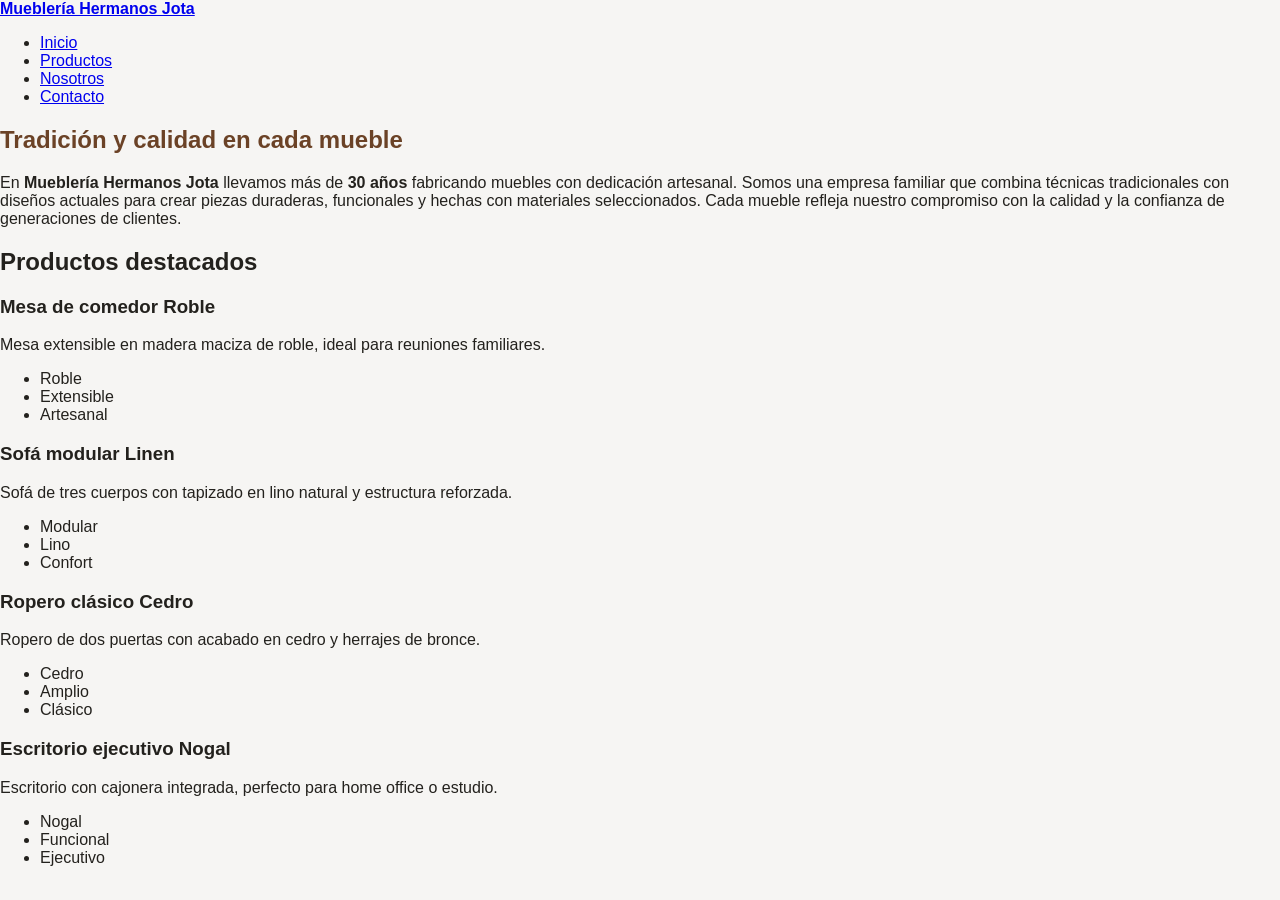
==== index.html @ 3e75030d "Creacion del index y division por carpetas Co-authored-by: Carlos José Castro Galante <carlosjcastro" ====
<!DOCTYPE html>
<html lang="es">
<head>
  <meta charset="UTF-8">
  <meta name="viewport" content="width=device-width, initial-scale=1.0">
  <meta name="description" content="Mueblería Hermanos Jota — Muebles de calidad con más de 30 años de tradición artesanal.">
  <title>Mueblería Hermanos Jota | Inicio</title>
  <link rel="stylesheet" href="./css/styles.css">
</head>
<body>

  <header>
    <a href="/" aria-label="Mueblería Hermanos Jota — Inicio">
      <strong>Mueblería Hermanos Jota</strong>
    </a>

    <nav aria-label="Navegación principal">
      <ul>
        <li><a href="#inicio">Inicio</a></li>
        <li><a href="#productos">Productos</a></li>
        <li><a href="#nosotros">Nosotros</a></li>
        <li><a href="#contacto">Contacto</a></li>
      </ul>
    </nav>
  </header>

  <main>
    <section id="inicio" aria-labelledby="titulo-principal">
      <h1 id="titulo-principal">Tradición y calidad en cada mueble</h1>
      <p>
        En <strong>Mueblería Hermanos Jota</strong> llevamos más de
        <strong>30 años</strong> fabricando muebles con dedicación artesanal.
        Somos una empresa familiar que combina técnicas tradicionales con
        diseños actuales para crear piezas duraderas, funcionales y hechas
        con materiales seleccionados. Cada mueble refleja nuestro compromiso
        con la calidad y la confianza de generaciones de clientes.
      </p>
    </section>

    <section id="productos" aria-labelledby="titulo-productos">
      <h2 id="titulo-productos">Productos destacados</h2>

      <article aria-labelledby="producto-mesa">
        <h3 id="producto-mesa">Mesa de comedor Roble</h3>
        <p>Mesa extensible en madera maciza de roble, ideal para reuniones familiares.</p>
        <ul aria-label="Características">
          <li><span lang="en">Roble</span></li>
          <li>Extensible</li>
          <li>Artesanal</li>
        </ul>
      </article>

      <article aria-labelledby="producto-sofa">
        <h3 id="producto-sofa">Sofá modular Linen</h3>
        <p>Sofá de tres cuerpos con tapizado en lino natural y estructura reforzada.</p>
        <ul aria-label="Características">
          <li>Modular</li>
          <li>Lino</li>
          <li>Confort</li>
        </ul>
      </article>

      <article aria-labelledby="producto-ropero">
        <h3 id="producto-ropero">Ropero clásico Cedro</h3>
        <p>Ropero de dos puertas con acabado en cedro y herrajes de bronce.</p>
        <ul aria-label="Características">
          <li>Cedro</li>
          <li>Amplio</li>
          <li>Clásico</li>
        </ul>
      </article>

      <article aria-labelledby="producto-escritorio">
        <h3 id="producto-escritorio">Escritorio ejecutivo Nogal</h3>
        <p>Escritorio con cajonera integrada, perfecto para home office o estudio.</p>
        <ul aria-label="Características">
          <li>Nogal</li>
          <li>Funcional</li>
          <li>Ejecutivo</li>
        </ul>
      </article>
    </section>
  </main>

</body>
</html>
---- css/styles.css ----
body {
  font-family: 'Segoe UI', 'Roboto', 'Helvetica Neue', Arial, sans-serif;
  background-color: #f6f5f3;
  color: #23211d;
  margin: 0;
  padding: 0;
}

h1 {
  color: #6b4226;
}

.tarjeta-mueble {
  background: #fffaf6;
  border: 1px solid #ecd9c6;
  border-radius: 12px;
  box-shadow: 0 2px 8px rgba(107, 66, 38, 0.07);
  padding: 1.5rem 1.25rem;
  margin-bottom: 2rem;
  transition: box-shadow 0.2s;
}

.tarjeta-mueble:hover {
  box-shadow: 0 4px 16px rgba(107, 66, 38, 0.17);
  background: #f5f5f5; /* gris muy claro */
  border: 1px solid #444444; /* borde gris oscuro */
  padding: 20px;
  margin: 15px;
  @media (max-width: 768px) {
    .tarjeta-mueble {
      width: 100%;
      box-sizing: border-box;
    }
    h1 {
      font-size: 1.6rem;
    }
    h2 {
      font-size: 1.2rem;
    }
    h3 {
      font-size: 1rem;
    }
  }
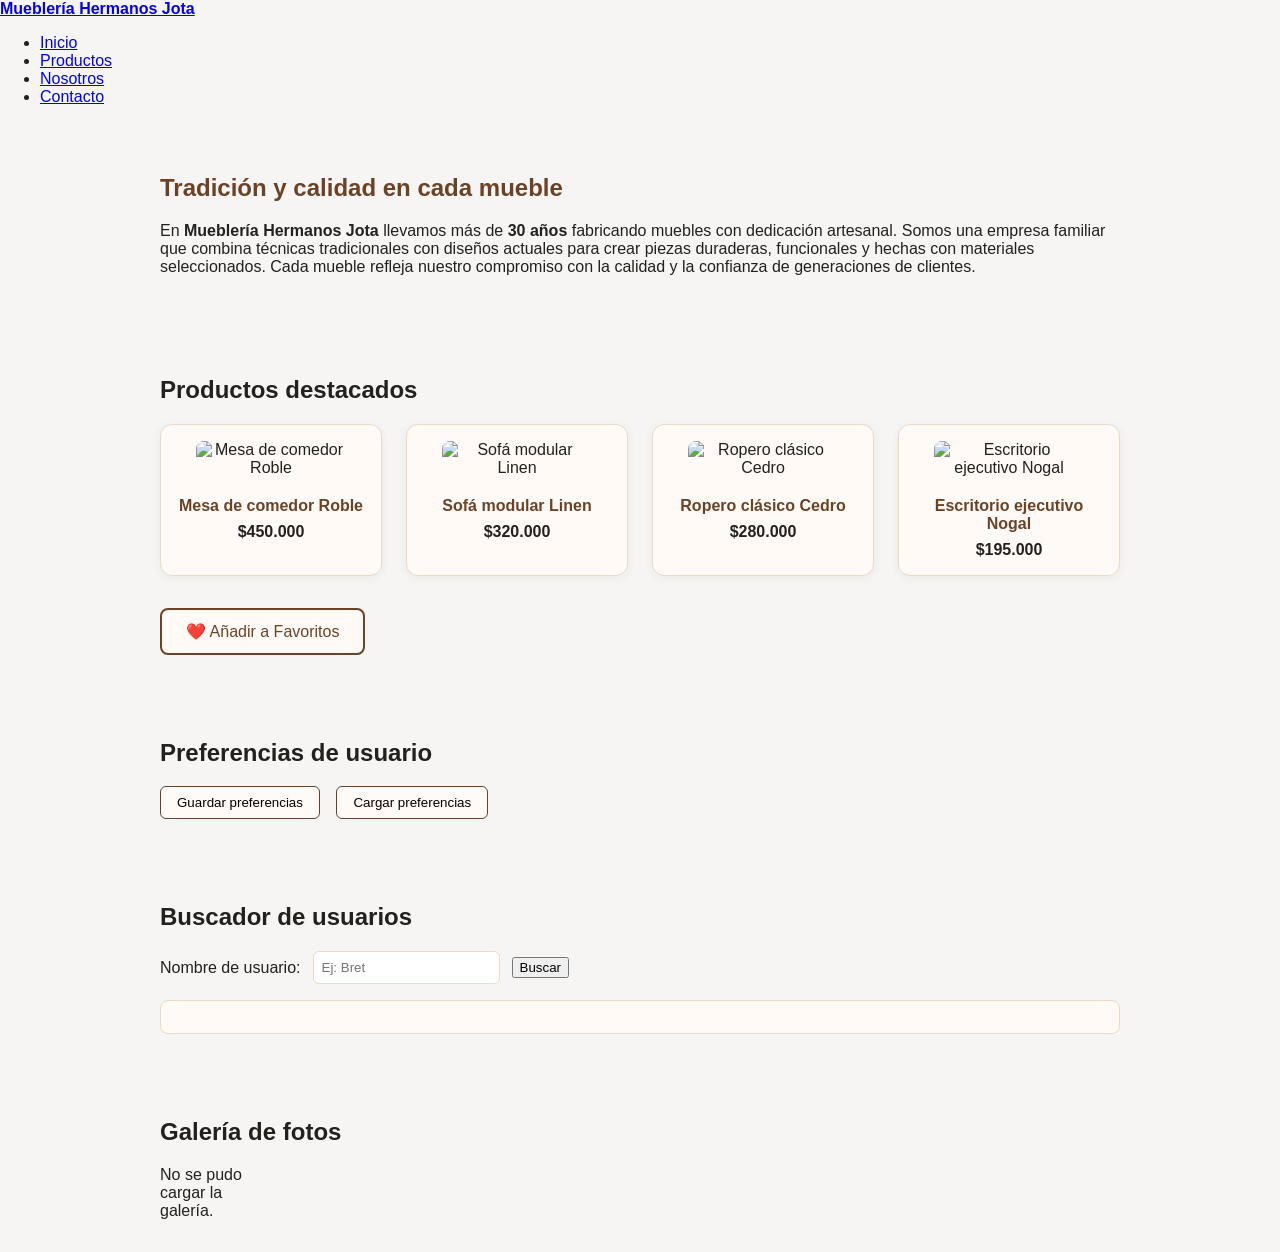
==== commit 8506e49e: "Implementar ejercicios de DOM, eventos, localStorage y fetch. Añade catálogo dinámico, favoritos, pr" ====
--- a/index.html
+++ b/index.html
@@ -39,48 +39,33 @@
 
     <section id="productos" aria-labelledby="titulo-productos">
       <h2 id="titulo-productos">Productos destacados</h2>
+      <div id="product-container"></div>
 
-      <article aria-labelledby="producto-mesa">
-        <h3 id="producto-mesa">Mesa de comedor Roble</h3>
-        <p>Mesa extensible en madera maciza de roble, ideal para reuniones familiares.</p>
-        <ul aria-label="Características">
-          <li><span lang="en">Roble</span></li>
-          <li>Extensible</li>
-          <li>Artesanal</li>
-        </ul>
-      </article>
+      <button id="btn-favoritos" type="button">❤️ Añadir a Favoritos</button>
+    </section>
 
-      <article aria-labelledby="producto-sofa">
-        <h3 id="producto-sofa">Sofá modular Linen</h3>
-        <p>Sofá de tres cuerpos con tapizado en lino natural y estructura reforzada.</p>
-        <ul aria-label="Características">
-          <li>Modular</li>
-          <li>Lino</li>
-          <li>Confort</li>
-        </ul>
-      </article>
+    <section id="preferencias" aria-labelledby="titulo-preferencias">
+      <h2 id="titulo-preferencias">Preferencias de usuario</h2>
+      <button id="btn-guardar" type="button">Guardar preferencias</button>
+      <button id="btn-cargar" type="button">Cargar preferencias</button>
+    </section>
 
-      <article aria-labelledby="producto-ropero">
-        <h3 id="producto-ropero">Ropero clásico Cedro</h3>
-        <p>Ropero de dos puertas con acabado en cedro y herrajes de bronce.</p>
-        <ul aria-label="Características">
-          <li>Cedro</li>
-          <li>Amplio</li>
-          <li>Clásico</li>
-        </ul>
-      </article>
+    <section id="buscador" aria-labelledby="titulo-buscador">
+      <h2 id="titulo-buscador">Buscador de usuarios</h2>
+      <form id="form-buscar-usuario">
+        <label for="input-usuario">Nombre de usuario:</label>
+        <input type="text" id="input-usuario" name="username" placeholder="Ej: Bret">
+        <button type="submit">Buscar</button>
+      </form>
+      <div id="resultado-usuario"></div>
+    </section>
 
-      <article aria-labelledby="producto-escritorio">
-        <h3 id="producto-escritorio">Escritorio ejecutivo Nogal</h3>
-        <p>Escritorio con cajonera integrada, perfecto para home office o estudio.</p>
-        <ul aria-label="Características">
-          <li>Nogal</li>
-          <li>Funcional</li>
-          <li>Ejecutivo</li>
-        </ul>
-      </article>
+    <section id="galeria" aria-labelledby="titulo-galeria">
+      <h2 id="titulo-galeria">Galería de fotos</h2>
+      <div id="galeria-fotos"></div>
     </section>
   </main>
 
+  <script src="./app.js"></script>
 </body>
 </html>
--- a/css/styles.css
+++ b/css/styles.css
@@ -40,4 +40,120 @@
     h3 {
       font-size: 1rem;
     }
-  }+  }
+}
+
+/* Ejercicio 1: Catálogo dinámico */
+#product-container {
+  display: grid;
+  grid-template-columns: repeat(auto-fill, minmax(180px, 1fr));
+  gap: 1.5rem;
+  margin-bottom: 2rem;
+}
+
+.product-card {
+  background: #fffaf6;
+  border: 1px solid #ecd9c6;
+  border-radius: 12px;
+  padding: 1rem;
+  text-align: center;
+  box-shadow: 0 2px 8px rgba(107, 66, 38, 0.07);
+}
+
+.product-card img {
+  width: 100%;
+  max-width: 150px;
+  height: auto;
+  border-radius: 8px;
+  margin-bottom: 0.75rem;
+}
+
+.product-card h3 {
+  font-size: 1rem;
+  margin: 0.5rem 0;
+  color: #6b4226;
+}
+
+.product-card p {
+  font-weight: bold;
+  color: #23211d;
+  margin: 0;
+}
+
+/* Ejercicio 2: Botón de favoritos */
+#btn-favoritos {
+  padding: 0.75rem 1.5rem;
+  font-size: 1rem;
+  border: 2px solid #6b4226;
+  border-radius: 8px;
+  background-color: #fffaf6;
+  color: #6b4226;
+  cursor: pointer;
+  transition: background-color 0.2s, color 0.2s;
+}
+
+#btn-favoritos:hover {
+  background-color: #f5ebe0;
+}
+
+#btn-favoritos.favorito {
+  background-color: #6b4226;
+  color: #fffaf6;
+}
+
+/* Ejercicio 3: Preferencias */
+#preferencias button {
+  margin-right: 0.75rem;
+  padding: 0.5rem 1rem;
+  border: 1px solid #6b4226;
+  border-radius: 6px;
+  background: #fffaf6;
+  cursor: pointer;
+}
+
+/* Ejercicio 4: Buscador */
+#form-buscar-usuario {
+  display: flex;
+  flex-wrap: wrap;
+  gap: 0.75rem;
+  align-items: center;
+  margin-bottom: 1rem;
+}
+
+#form-buscar-usuario input {
+  padding: 0.5rem;
+  border: 1px solid #ecd9c6;
+  border-radius: 6px;
+}
+
+#resultado-usuario {
+  padding: 1rem;
+  background: #fffaf6;
+  border-radius: 8px;
+  border: 1px solid #ecd9c6;
+}
+
+/* Ejercicio 5: Galería */
+#galeria-fotos {
+  display: grid;
+  grid-template-columns: repeat(auto-fill, minmax(100px, 1fr));
+  gap: 0.75rem;
+}
+
+.galeria-img {
+  width: 100%;
+  height: auto;
+  border-radius: 6px;
+  cursor: pointer;
+  transition: transform 0.2s;
+}
+
+.galeria-img:hover {
+  transform: scale(1.05);
+}
+
+section {
+  padding: 2rem 1.5rem;
+  max-width: 960px;
+  margin: 0 auto;
+}
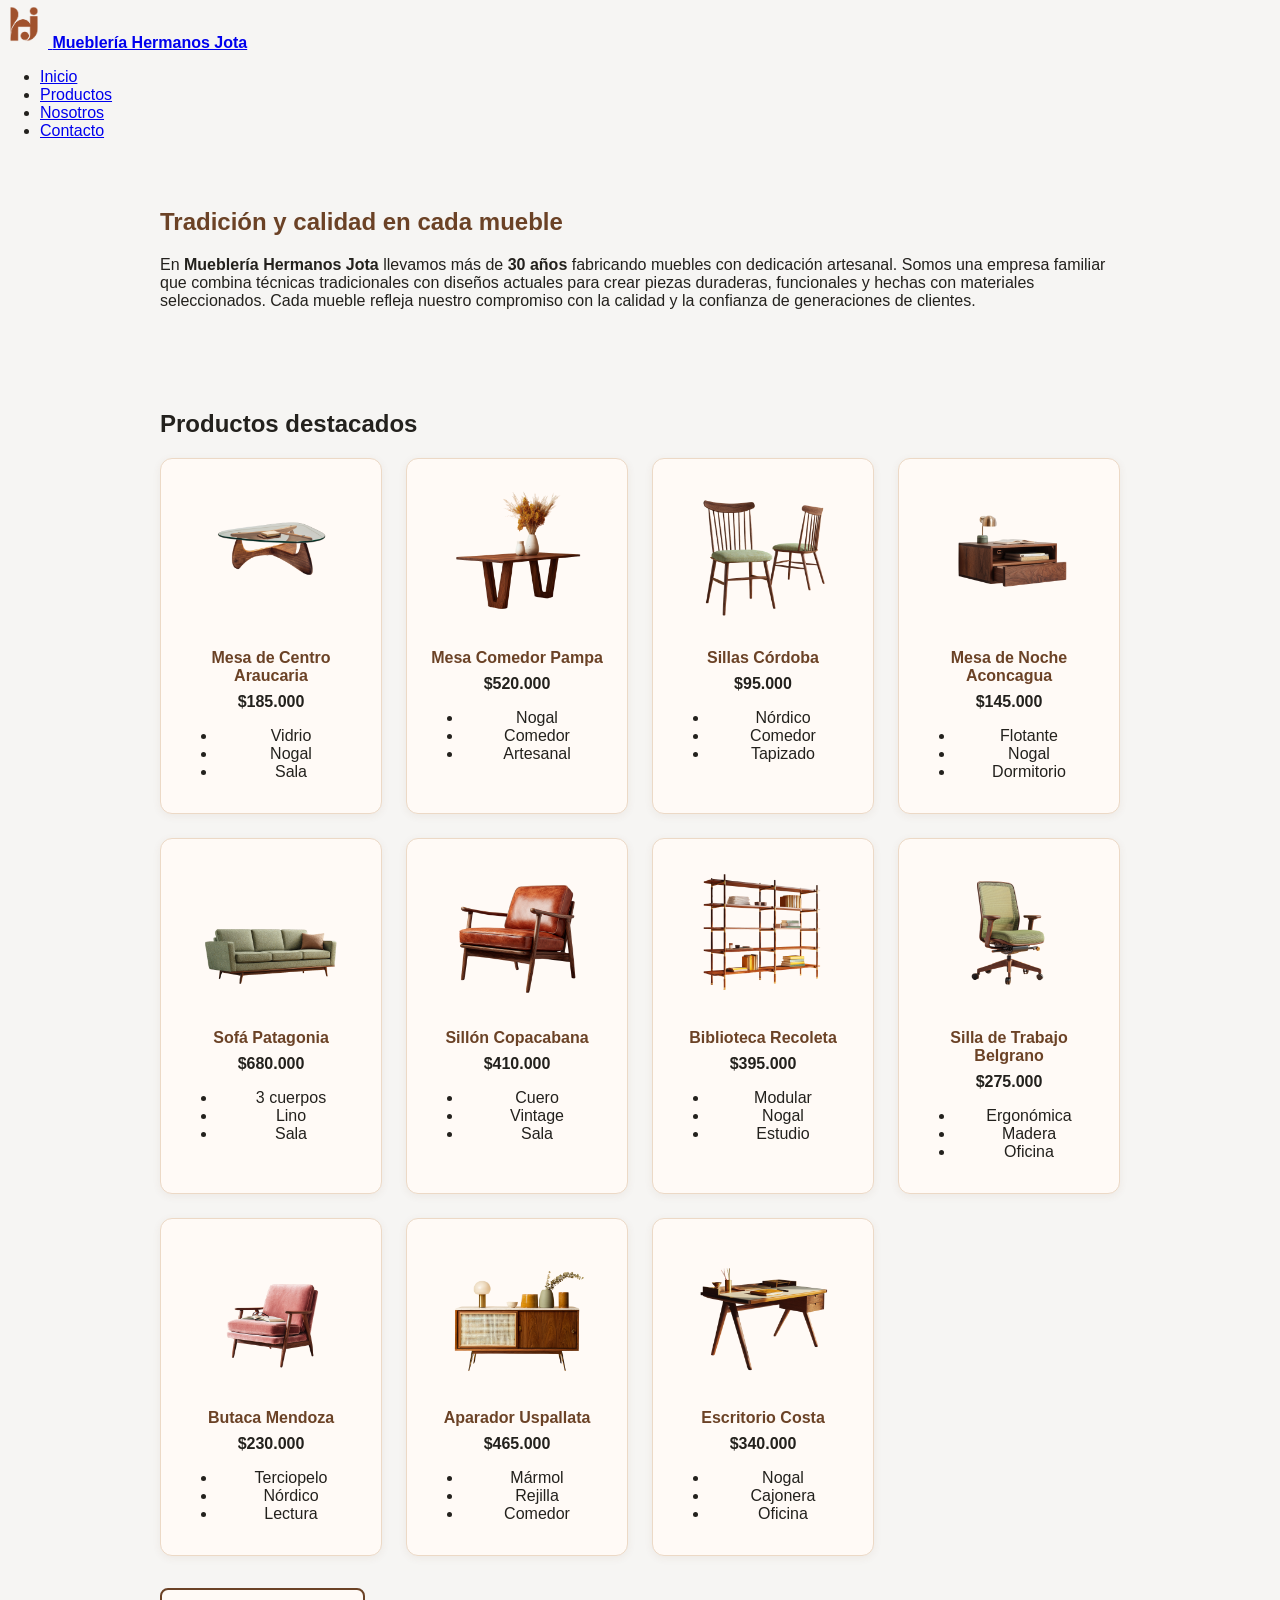
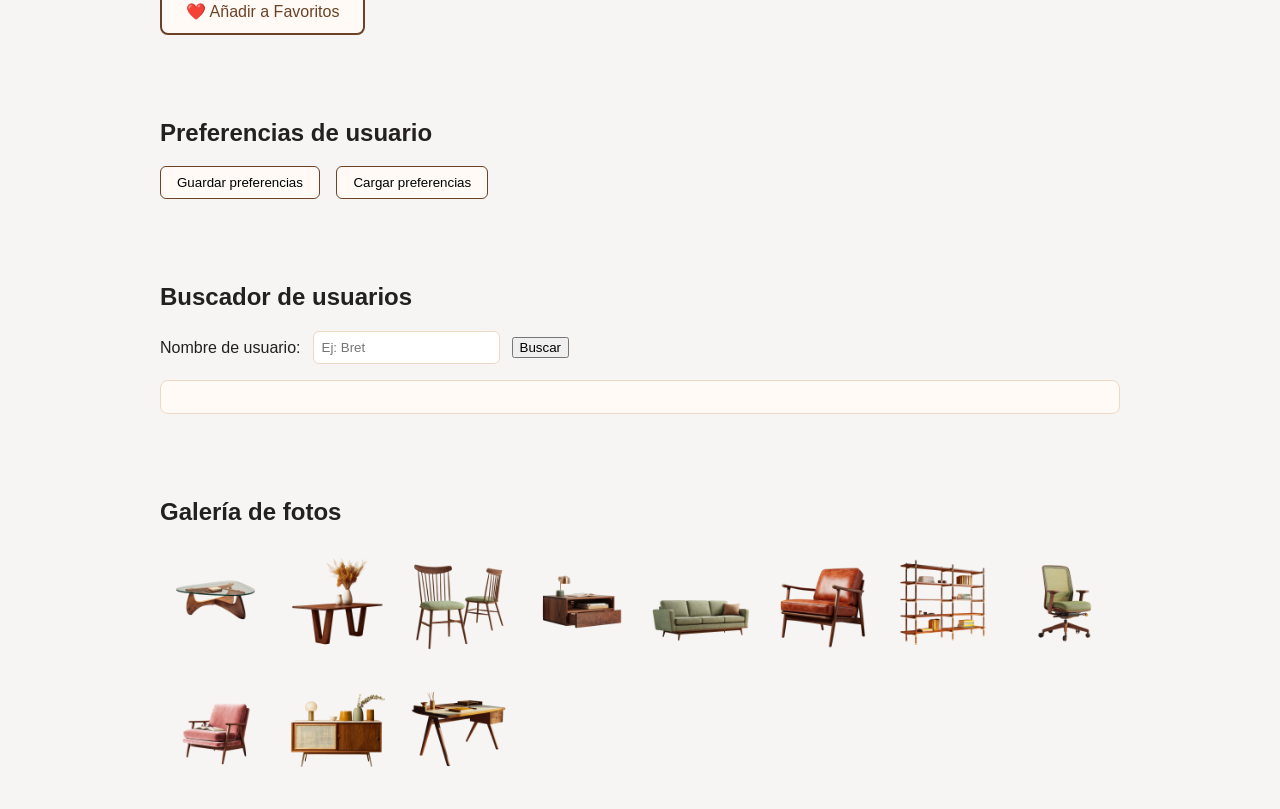
==== commit 1c976d32: "Integrar imagenes reales del catalogo y actualizar productos destacados. Reemplaza placeholders por " ====
--- a/index.html
+++ b/index.html
@@ -11,6 +11,7 @@
 
   <header>
     <a href="/" aria-label="Mueblería Hermanos Jota — Inicio">
+      <img src="./img/logo.png" alt="Logo Mueblería Hermanos Jota" width="48" height="48">
       <strong>Mueblería Hermanos Jota</strong>
     </a>
 
@@ -66,6 +67,6 @@
     </section>
   </main>
 
-  <script src="./app.js"></script>
+  <script src="./js/app.js"></script>
 </body>
 </html>
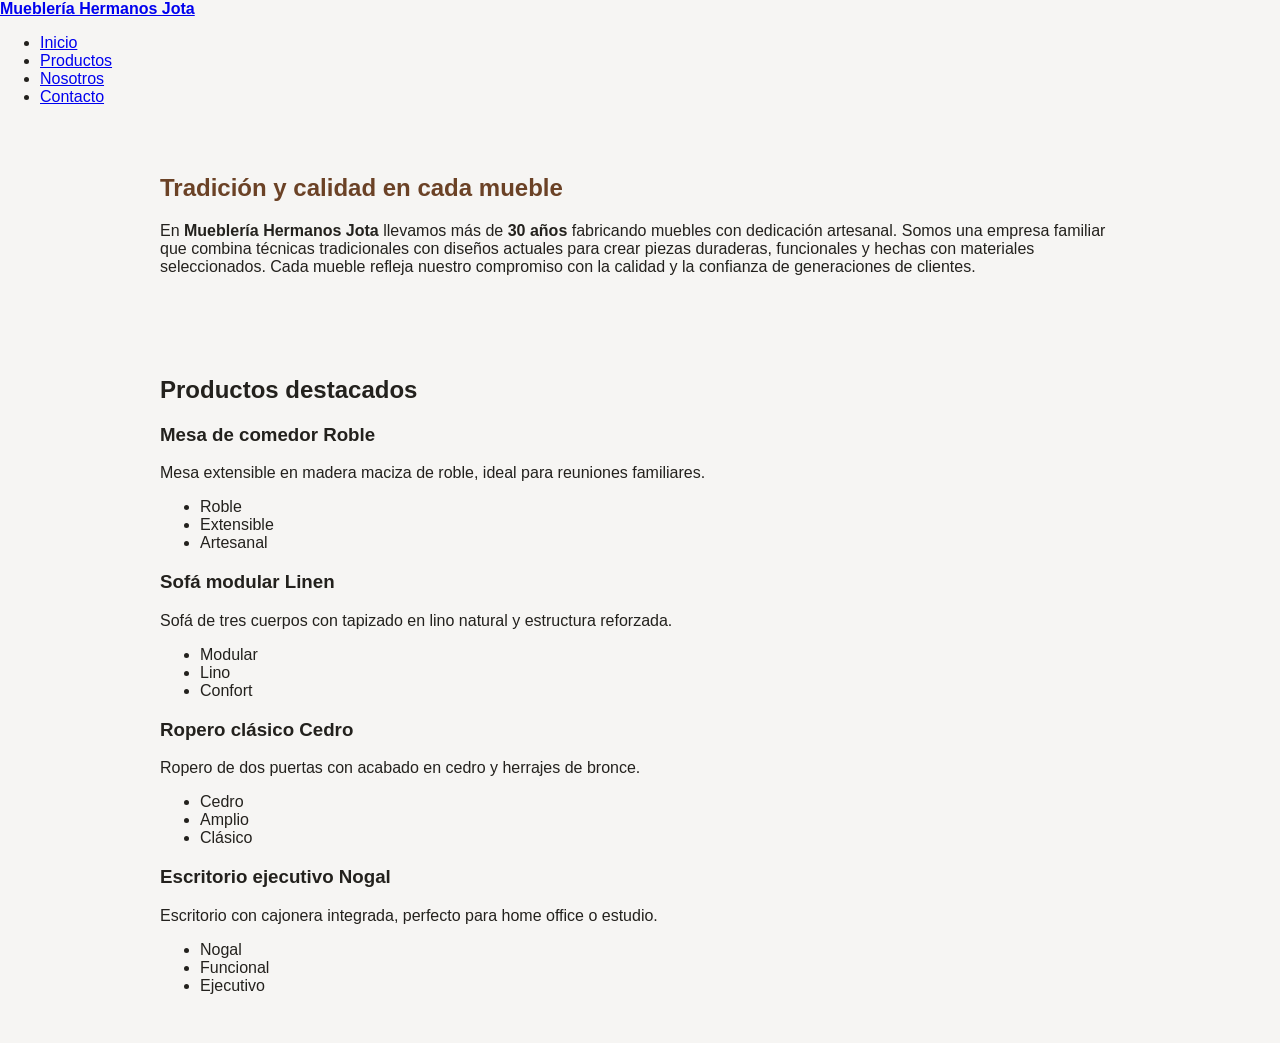
==== commit 90edc4aa: "Integra cambios de catalogo (Uri) y detalle de producto (Noah)" ====
--- a/index.html
+++ b/index.html
@@ -11,14 +11,13 @@
 
   <header>
     <a href="/" aria-label="Mueblería Hermanos Jota — Inicio">
-      <img src="./img/logo.png" alt="Logo Mueblería Hermanos Jota" width="48" height="48">
       <strong>Mueblería Hermanos Jota</strong>
     </a>
 
     <nav aria-label="Navegación principal">
       <ul>
         <li><a href="#inicio">Inicio</a></li>
-        <li><a href="#productos">Productos</a></li>
+        <li><a href="/templates/productos.html">Productos</a></li>
         <li><a href="#nosotros">Nosotros</a></li>
         <li><a href="#contacto">Contacto</a></li>
       </ul>
@@ -40,33 +39,48 @@
 
     <section id="productos" aria-labelledby="titulo-productos">
       <h2 id="titulo-productos">Productos destacados</h2>
-      <div id="product-container"></div>
 
-      <button id="btn-favoritos" type="button">❤️ Añadir a Favoritos</button>
-    </section>
+      <article aria-labelledby="producto-mesa">
+        <h3 id="producto-mesa">Mesa de comedor Roble</h3>
+        <p>Mesa extensible en madera maciza de roble, ideal para reuniones familiares.</p>
+        <ul aria-label="Características">
+          <li><span lang="en">Roble</span></li>
+          <li>Extensible</li>
+          <li>Artesanal</li>
+        </ul>
+      </article>
 
-    <section id="preferencias" aria-labelledby="titulo-preferencias">
-      <h2 id="titulo-preferencias">Preferencias de usuario</h2>
-      <button id="btn-guardar" type="button">Guardar preferencias</button>
-      <button id="btn-cargar" type="button">Cargar preferencias</button>
-    </section>
+      <article aria-labelledby="producto-sofa">
+        <h3 id="producto-sofa">Sofá modular Linen</h3>
+        <p>Sofá de tres cuerpos con tapizado en lino natural y estructura reforzada.</p>
+        <ul aria-label="Características">
+          <li>Modular</li>
+          <li>Lino</li>
+          <li>Confort</li>
+        </ul>
+      </article>
 
-    <section id="buscador" aria-labelledby="titulo-buscador">
-      <h2 id="titulo-buscador">Buscador de usuarios</h2>
-      <form id="form-buscar-usuario">
-        <label for="input-usuario">Nombre de usuario:</label>
-        <input type="text" id="input-usuario" name="username" placeholder="Ej: Bret">
-        <button type="submit">Buscar</button>
-      </form>
-      <div id="resultado-usuario"></div>
-    </section>
+      <article aria-labelledby="producto-ropero">
+        <h3 id="producto-ropero">Ropero clásico Cedro</h3>
+        <p>Ropero de dos puertas con acabado en cedro y herrajes de bronce.</p>
+        <ul aria-label="Características">
+          <li>Cedro</li>
+          <li>Amplio</li>
+          <li>Clásico</li>
+        </ul>
+      </article>
 
-    <section id="galeria" aria-labelledby="titulo-galeria">
-      <h2 id="titulo-galeria">Galería de fotos</h2>
-      <div id="galeria-fotos"></div>
+      <article aria-labelledby="producto-escritorio">
+        <h3 id="producto-escritorio">Escritorio ejecutivo Nogal</h3>
+        <p>Escritorio con cajonera integrada, perfecto para home office o estudio.</p>
+        <ul aria-label="Características">
+          <li>Nogal</li>
+          <li>Funcional</li>
+          <li>Ejecutivo</li>
+        </ul>
+      </article>
     </section>
   </main>
 
-  <script src="./js/app.js"></script>
 </body>
 </html>
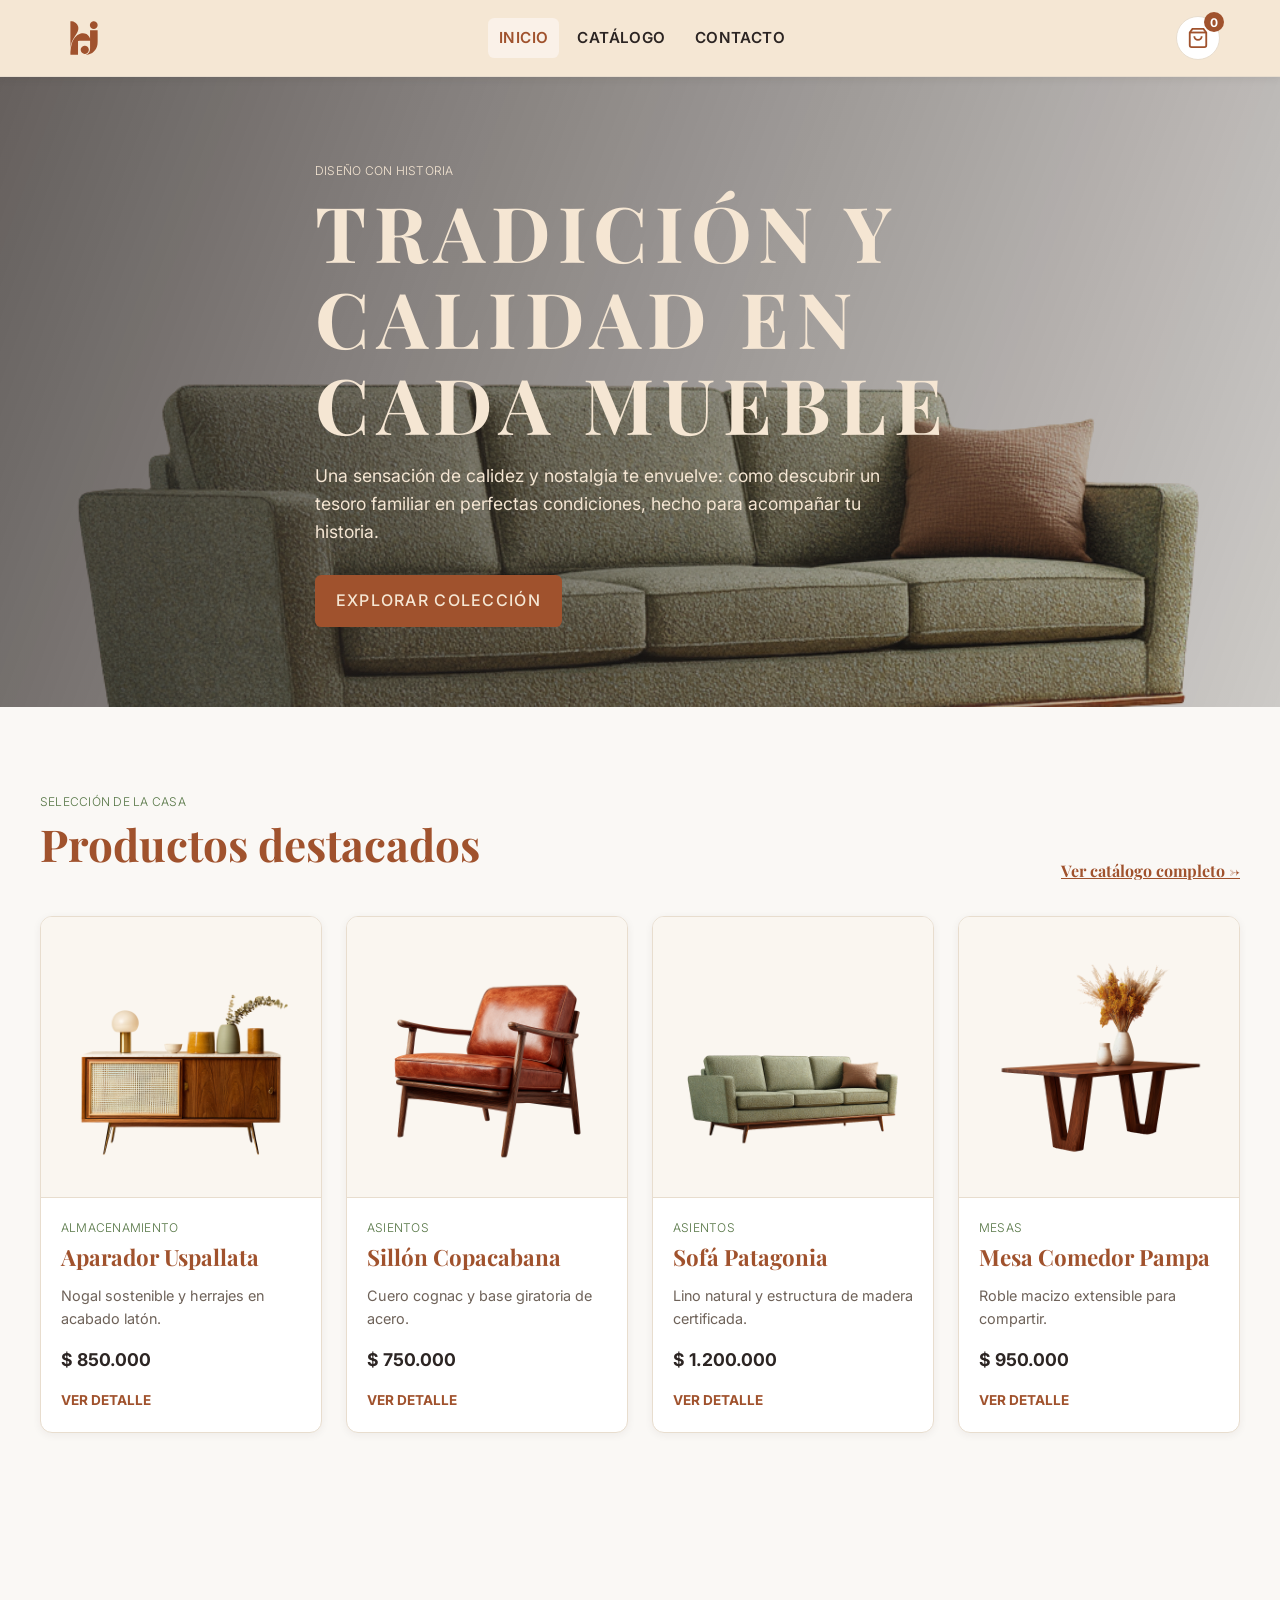
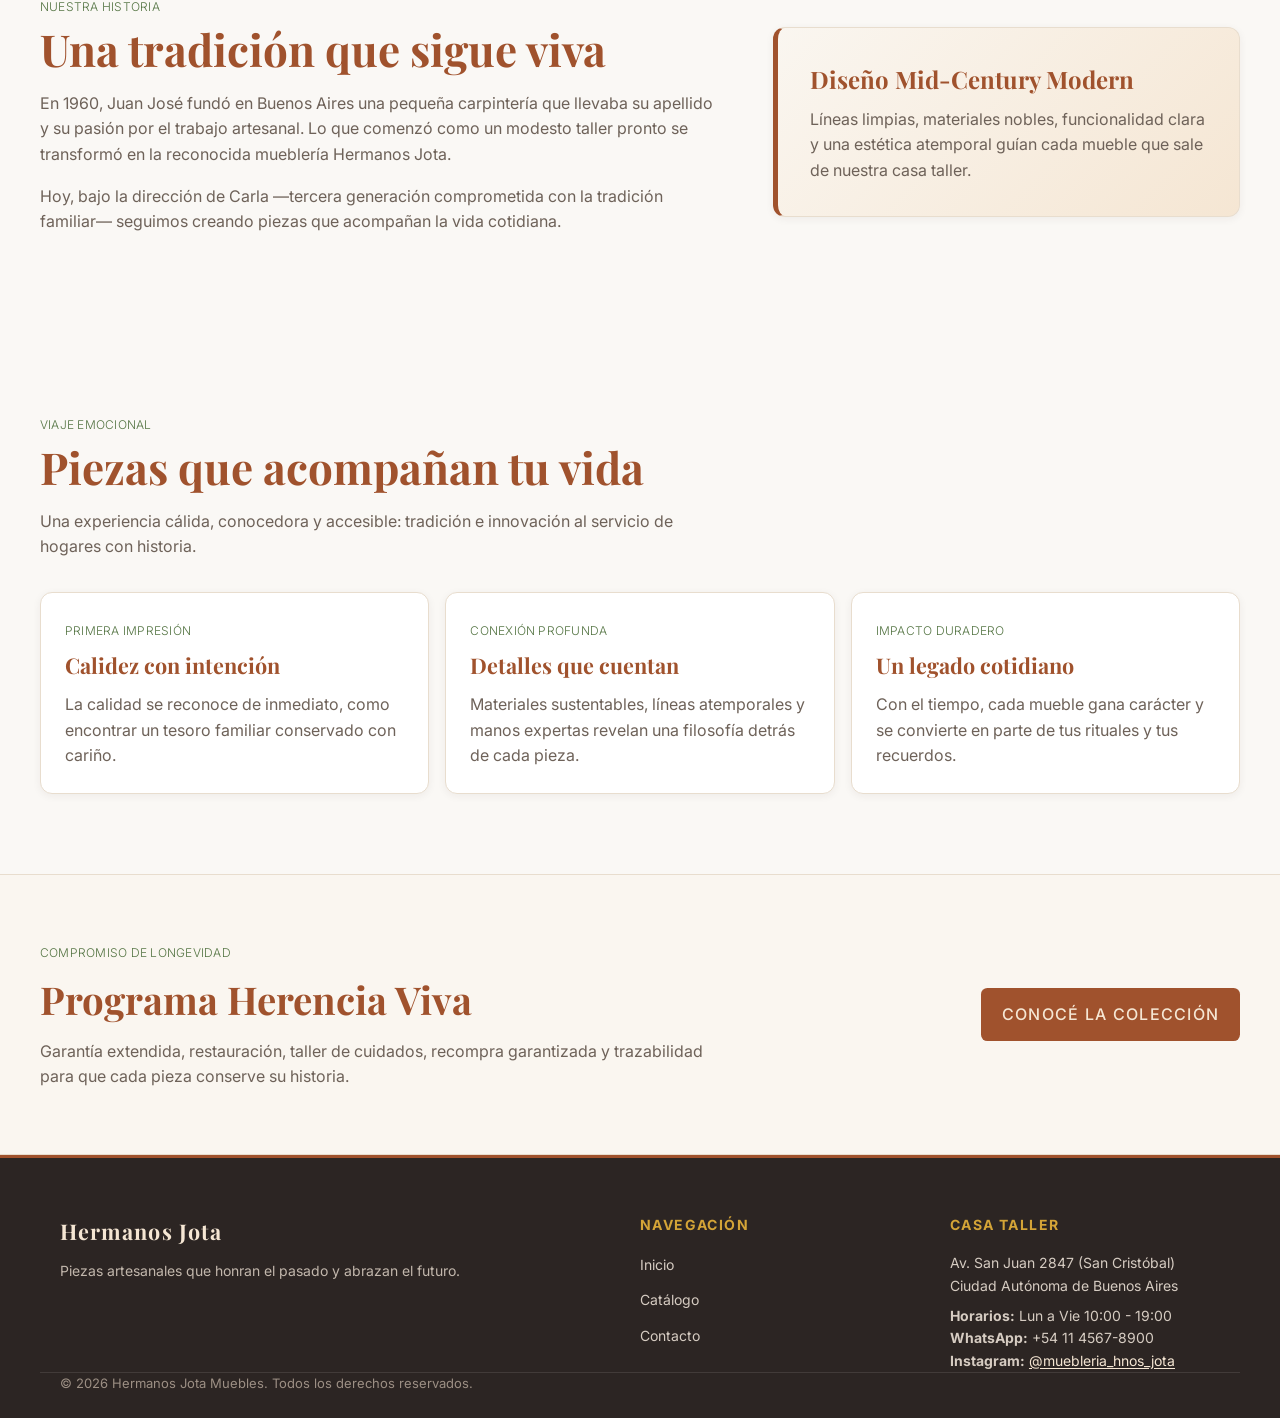
==== commit b4480bc1: "Finalizacion e  integracion completa: inicio, catalogo y detalle" ====
--- a/index.html
+++ b/index.html
@@ -1,86 +1,14 @@
 <!DOCTYPE html>
 <html lang="es">
 <head>
-  <meta charset="UTF-8">
-  <meta name="viewport" content="width=device-width, initial-scale=1.0">
-  <meta name="description" content="Mueblería Hermanos Jota — Muebles de calidad con más de 30 años de tradición artesanal.">
-  <title>Mueblería Hermanos Jota | Inicio</title>
-  <link rel="stylesheet" href="./css/styles.css">
+  <meta charset="UTF-8"><meta name="viewport" content="width=device-width, initial-scale=1.0">
+  <meta name="description" content="Mueblería Hermanos Jota: muebles artesanales de calidad y diseño atemporal."><title>Mueblería Hermanos Jota | Inicio</title>
+  <link rel="stylesheet" href="./css/styles.css"><link rel="stylesheet" href="./css/brand-theme.css"><link rel="stylesheet" href="./css/typography.css"><link rel="stylesheet" href="./css/navbar.css"><link rel="stylesheet" href="./css/footer.css">
 </head>
 <body>
-
-  <header>
-    <a href="/" aria-label="Mueblería Hermanos Jota — Inicio">
-      <strong>Mueblería Hermanos Jota</strong>
-    </a>
-
-    <nav aria-label="Navegación principal">
-      <ul>
-        <li><a href="#inicio">Inicio</a></li>
-        <li><a href="/templates/productos.html">Productos</a></li>
-        <li><a href="#nosotros">Nosotros</a></li>
-        <li><a href="#contacto">Contacto</a></li>
-      </ul>
-    </nav>
-  </header>
-
-  <main>
-    <section id="inicio" aria-labelledby="titulo-principal">
-      <h1 id="titulo-principal">Tradición y calidad en cada mueble</h1>
-      <p>
-        En <strong>Mueblería Hermanos Jota</strong> llevamos más de
-        <strong>30 años</strong> fabricando muebles con dedicación artesanal.
-        Somos una empresa familiar que combina técnicas tradicionales con
-        diseños actuales para crear piezas duraderas, funcionales y hechas
-        con materiales seleccionados. Cada mueble refleja nuestro compromiso
-        con la calidad y la confianza de generaciones de clientes.
-      </p>
-    </section>
-
-    <section id="productos" aria-labelledby="titulo-productos">
-      <h2 id="titulo-productos">Productos destacados</h2>
-
-      <article aria-labelledby="producto-mesa">
-        <h3 id="producto-mesa">Mesa de comedor Roble</h3>
-        <p>Mesa extensible en madera maciza de roble, ideal para reuniones familiares.</p>
-        <ul aria-label="Características">
-          <li><span lang="en">Roble</span></li>
-          <li>Extensible</li>
-          <li>Artesanal</li>
-        </ul>
-      </article>
-
-      <article aria-labelledby="producto-sofa">
-        <h3 id="producto-sofa">Sofá modular Linen</h3>
-        <p>Sofá de tres cuerpos con tapizado en lino natural y estructura reforzada.</p>
-        <ul aria-label="Características">
-          <li>Modular</li>
-          <li>Lino</li>
-          <li>Confort</li>
-        </ul>
-      </article>
-
-      <article aria-labelledby="producto-ropero">
-        <h3 id="producto-ropero">Ropero clásico Cedro</h3>
-        <p>Ropero de dos puertas con acabado en cedro y herrajes de bronce.</p>
-        <ul aria-label="Características">
-          <li>Cedro</li>
-          <li>Amplio</li>
-          <li>Clásico</li>
-        </ul>
-      </article>
-
-      <article aria-labelledby="producto-escritorio">
-        <h3 id="producto-escritorio">Escritorio ejecutivo Nogal</h3>
-        <p>Escritorio con cajonera integrada, perfecto para home office o estudio.</p>
-        <ul aria-label="Características">
-          <li>Nogal</li>
-          <li>Funcional</li>
-          <li>Ejecutivo</li>
-        </ul>
-      </article>
-    </section>
-  </main>
-
+  <header class="site-header" role="banner"><div class="container header-inner"><a href="./index.html" class="brand-logo" aria-label="Ir a la página de inicio de Hermanos Jota"><img src="./assets/logo.svg" alt="Hermanos Jota - Muebles y Diseño" class="brand-logo-img"></a><button type="button" class="nav-toggle" data-nav-toggle aria-label="Abrir menú de navegación" aria-controls="main-navigation" aria-expanded="false"><svg class="nav-toggle-icon" viewBox="0 0 24 24" fill="none" stroke="currentColor" stroke-width="2" stroke-linecap="round"><path d="M4 7h16M4 12h16M4 17h16"/></svg></button><nav class="main-nav" id="main-navigation" data-main-nav aria-label="Navegación principal"><ul class="nav-list"><li><a href="./index.html" class="nav-link" data-nav-link="inicio">Inicio</a></li><li><a href="./templates/productos.html" class="nav-link" data-nav-link="catalogo">Catálogo</a></li><li><a href="./templates/contacto.html" class="nav-link" data-nav-link="contacto">Contacto</a></li></ul></nav><div class="header-actions"><button type="button" class="cart-button" aria-label="Cantidad de productos en el carrito"><svg class="cart-icon" viewBox="0 0 24 24" fill="none" stroke="currentColor" stroke-width="2"><path d="M6 2L3 6v14a2 2 0 0 0 2 2h14a2 2 0 0 0 2-2V6l-3-4z"/><line x1="3" y1="6" x2="21" y2="6"/><path d="M16 10a4 4 0 0 1-8 0"/></svg><span class="cart-badge" data-cart-count aria-live="polite">0</span></button></div></div></header>
+  <main class="home-main"><section class="home-hero" aria-labelledby="hero-title"><div class="home-container hero-content"><span class="hero-eyebrow">Diseño con historia</span><h1 id="hero-title">Tradición y calidad en cada mueble</h1><p>Más de 30 años creando muebles artesanales, cálidos y duraderos para acompañar la vida de tu hogar.</p><a class="home-button" href="./templates/productos.html">Explorar colección</a></div></section><section class="home-section home-container" aria-labelledby="featured-title"><div class="section-heading"><div><span class="section-eyebrow">Selección de la casa</span><h2 id="featured-title">Productos destacados</h2></div><a class="section-link" href="./templates/productos.html">Ver catálogo completo →</a></div><div id="featured-products-grid" class="featured-products-grid" aria-live="polite"></div></section><section class="history-section home-container" aria-labelledby="history-title"><div class="history-copy"><span class="section-eyebrow">Nuestra historia</span><h2 id="history-title">Una tradición que sigue viva</h2><p>En 1960, Juan José fundó en Buenos Aires una pequeña carpintería que llevaba su apellido y su pasión por el trabajo artesanal. Lo que comenzó como un modesto taller pronto se transformó en la reconocida mueblería Hermanos Jota.</p><p>Hoy, bajo la dirección de Carla —tercera generación comprometida con la tradición familiar— seguimos creando piezas que acompañan la vida cotidiana.</p></div><aside class="history-highlight"><strong>Diseño Mid-Century Modern</strong>Líneas limpias, materiales nobles, funcionalidad clara y una estética atemporal guían cada mueble que sale de nuestra casa taller.</aside></section></main>
+  <footer class="site-footer" role="contentinfo"><div class="container footer-grid"><div><h4 class="footer-brand-title">Hermanos Jota</h4><p class="footer-desc">El redescubrimiento de un arte olvidado: muebles cálidos, atemporales y sustentables creados para habitar tu historia.</p></div><div><h4 class="footer-col-heading">Navegación</h4><ul class="footer-links-list"><li><a href="./index.html">Inicio</a></li><li><a href="./templates/productos.html">Catálogo</a></li><li><a href="./templates/contacto.html">Contacto</a></li></ul></div><div><h4 class="footer-col-heading">Casa Taller</h4><div class="footer-contact-info"><p>Av. San Juan 2847 (San Cristóbal)</p><p>Ciudad Autónoma de Buenos Aires</p><p class="footer-hours"><strong>Horarios:</strong> Lun a Vie 10:00 - 19:00</p><p><strong>WhatsApp:</strong> +54 11 4567-8900</p></div></div></div><div class="container footer-bottom"><p>© 2026 Hermanos Jota Muebles. Todos los derechos reservados.</p><p>Diseño y fachada para Sprint 1 y 2.</p></div></footer>
+  <script src="./js/navbar.js"></script><script src="./js/inicio.js"></script><script src="./js/brand.js"></script>
 </body>
 </html>
--- a/css/styles.css
+++ b/css/styles.css
@@ -1,159 +1,73 @@
-body {
-  font-family: 'Segoe UI', 'Roboto', 'Helvetica Neue', Arial, sans-serif;
-  background-color: #f6f5f3;
-  color: #23211d;
-  margin: 0;
-  padding: 0;
+@import url('https://fonts.googleapis.com/css2?family=Inter:wght@400;500;600;700&family=Playfair+Display:wght@600;700&display=swap');
+
+:root {
+  --siena-tostado: #a0522d;
+  --siena-tostado-hover: #874322;
+  --verde-salvia-dark: #557544;
+  --alabastro-calido: #f5e6d3;
+  --alabastro-claro: #faf6f0;
+  --color-bg: #faf8f5;
+  --color-text-main: #2c2523;
+  --color-text-secondary: #6e6259;
+  --color-border: #e8ddce;
+  --shadow-sm: 0 2px 8px rgba(44, 37, 35, .06);
+  --shadow-md: 0 10px 28px rgba(44, 37, 35, .12);
 }
 
-h1 {
-  color: #6b4226;
-}
+* { box-sizing: border-box; }
+body { margin: 0; color: var(--color-text-main); background: var(--color-bg); font-family: Inter, system-ui, sans-serif; line-height: 1.6; }
+.home-main { overflow: hidden; }
+.home-container { width: min(1200px, calc(100% - 2.5rem)); margin: 0 auto; }
 
-.tarjeta-mueble {
-  background: #fffaf6;
-  border: 1px solid #ecd9c6;
-  border-radius: 12px;
-  box-shadow: 0 2px 8px rgba(107, 66, 38, 0.07);
-  padding: 1.5rem 1.25rem;
-  margin-bottom: 2rem;
-  transition: box-shadow 0.2s;
-}
+.home-hero { min-height: 520px; display: grid; align-items: center; padding: 5rem 0; background: linear-gradient(110deg, rgba(44, 37, 35, .72), rgba(44, 37, 35, .22)), url('../assets/Sofá Patagonia.png') center/cover; }
+.hero-content { max-width: 650px; color: var(--alabastro-calido); }
+.hero-eyebrow, .section-eyebrow { display: inline-block; color: #f5e6d3; font-size: .78rem; font-weight: 700; letter-spacing: .14em; text-transform: uppercase; }
+.hero-content h1, .home-section h2 { margin: .35rem 0 1rem; font-family: 'Playfair Display', Georgia, serif; line-height: 1.12; }
+.hero-content h1 { max-width: 700px; font-size: clamp(2.6rem, 6vw, 5rem); }
+.hero-content p { max-width: 600px; margin: 0 0 1.75rem; font-size: 1.1rem; }
+.home-button { display: inline-flex; padding: .85rem 1.3rem; color: var(--alabastro-calido); background: var(--siena-tostado); border-radius: .4rem; font-weight: 700; text-decoration: none; transition: background .2s ease, transform .2s ease; }
+.home-button:hover { background: var(--siena-tostado-hover); transform: translateY(-2px); }
 
-.tarjeta-mueble:hover {
-  box-shadow: 0 4px 16px rgba(107, 66, 38, 0.17);
-  background: #f5f5f5; /* gris muy claro */
-  border: 1px solid #444444; /* borde gris oscuro */
-  padding: 20px;
-  margin: 15px;
-  @media (max-width: 768px) {
-    .tarjeta-mueble {
-      width: 100%;
-      box-sizing: border-box;
-    }
-    h1 {
-      font-size: 1.6rem;
-    }
-    h2 {
-      font-size: 1.2rem;
-    }
-    h3 {
-      font-size: 1rem;
-    }
-  }
-}
+.home-section { padding: 5rem 0; }
+.section-heading { display: flex; align-items: end; justify-content: space-between; gap: 1rem; margin-bottom: 2rem; }
+.section-eyebrow { color: var(--verde-salvia-dark); }
+.home-section h2 { color: var(--siena-tostado); font-size: clamp(2rem, 4vw, 2.75rem); }
+.section-link { color: var(--siena-tostado); font-weight: 700; }
+.featured-products-grid { display: grid; grid-template-columns: repeat(1, 1fr); gap: 1.5rem; }
+.featured-card { display: flex; flex-direction: column; overflow: hidden; background: #fff; border: 1px solid var(--color-border); border-radius: .75rem; box-shadow: var(--shadow-sm); transition: transform .2s ease, box-shadow .2s ease, border-color .2s ease; }
+.featured-card:hover { transform: translateY(-5px); border-color: var(--siena-tostado); box-shadow: var(--shadow-md); }
+.featured-image-wrap { display: flex; align-items: center; justify-content: center; aspect-ratio: 4 / 3; padding: 1.25rem; background: var(--alabastro-claro); border-bottom: 1px solid var(--color-border); }
+.featured-image-wrap img { width: 100%; height: 100%; object-fit: contain; }
+.featured-card-body { display: flex; flex: 1; flex-direction: column; padding: 1.25rem; }
+.featured-category { color: var(--verde-salvia-dark); font-size: .75rem; font-weight: 700; letter-spacing: .1em; text-transform: uppercase; }
+.featured-card h3 { margin: .2rem 0 .5rem; color: var(--siena-tostado); font-family: 'Playfair Display', Georgia, serif; font-size: 1.4rem; }
+.featured-card p { margin: 0 0 1rem; color: var(--color-text-secondary); font-size: .9rem; }
+.featured-price { margin-top: auto !important; color: var(--color-text-main) !important; font-size: 1.1rem !important; font-weight: 700; }
+.featured-card a { color: var(--siena-tostado); font-size: .85rem; font-weight: 700; text-decoration: none; text-transform: uppercase; }
 
-/* Ejercicio 1: Catálogo dinámico */
-#product-container {
-  display: grid;
-  grid-template-columns: repeat(auto-fill, minmax(180px, 1fr));
-  gap: 1.5rem;
-  margin-bottom: 2rem;
-}
+.history-section { display: grid; grid-template-columns: 1fr; gap: 2rem; padding: 5rem 0; }
+.history-copy { max-width: 680px; }
+.history-copy h2 { margin: .35rem 0 1rem; color: var(--siena-tostado); font-family: 'Playfair Display', Georgia, serif; font-size: clamp(2rem, 4vw, 2.75rem); line-height: 1.15; }
+.history-copy p { color: var(--color-text-secondary); }
+.history-highlight { align-self: center; padding: 2rem; color: var(--color-text-secondary); background: linear-gradient(135deg, var(--alabastro-claro), var(--alabastro-calido)); border: 1px solid var(--color-border); border-left: 5px solid var(--siena-tostado); border-radius: .75rem; box-shadow: var(--shadow-sm); }
+.history-highlight strong { display: block; margin-bottom: .5rem; color: var(--siena-tostado); font-family: 'Playfair Display', Georgia, serif; font-size: 1.5rem; }
+.emotional-journey { padding: 5rem 0; }
+.emotional-journey__intro { max-width: 650px; margin-bottom: 2rem; }
+.emotional-journey h2 { margin: .35rem 0 .75rem; color: var(--siena-tostado); font-family: 'Playfair Display', Georgia, serif; font-size: clamp(2rem, 4vw, 2.75rem); line-height: 1.15; }
+.emotional-journey__intro p { color: var(--color-text-secondary); }
+.journey-grid { display: grid; grid-template-columns: 1fr; gap: 1rem; }
+.journey-card { padding: 1.5rem; background: #fff; border: 1px solid var(--color-border); border-radius: .75rem; box-shadow: var(--shadow-sm); }
+.journey-card__step { color: var(--verde-salvia-dark); font-size: .75rem; font-weight: 700; letter-spacing: .1em; text-transform: uppercase; }
+.journey-card h3 { margin: .35rem 0 .6rem; color: var(--siena-tostado); font-family: 'Playfair Display', Georgia, serif; font-size: 1.35rem; }
+.journey-card p { margin: 0; color: var(--color-text-secondary); }
+.longevity-teaser { padding: 4rem 0; background: var(--alabastro-claro); border-top: 1px solid var(--color-border); border-bottom: 1px solid var(--color-border); }
+.longevity-teaser__content { display: flex; flex-direction: column; gap: 1rem; align-items: flex-start; }
+.longevity-teaser h2 { margin: .3rem 0 .5rem; color: var(--siena-tostado); font-family: 'Playfair Display', Georgia, serif; font-size: clamp(1.8rem, 3vw, 2.4rem); }
+.longevity-teaser p { max-width: 700px; margin: 0; color: var(--color-text-secondary); }
 
-.product-card {
-  background: #fffaf6;
-  border: 1px solid #ecd9c6;
-  border-radius: 12px;
-  padding: 1rem;
-  text-align: center;
-  box-shadow: 0 2px 8px rgba(107, 66, 38, 0.07);
-}
-
-.product-card img {
-  width: 100%;
-  max-width: 150px;
-  height: auto;
-  border-radius: 8px;
-  margin-bottom: 0.75rem;
-}
-
-.product-card h3 {
-  font-size: 1rem;
-  margin: 0.5rem 0;
-  color: #6b4226;
-}
-
-.product-card p {
-  font-weight: bold;
-  color: #23211d;
-  margin: 0;
-}
-
-/* Ejercicio 2: Botón de favoritos */
-#btn-favoritos {
-  padding: 0.75rem 1.5rem;
-  font-size: 1rem;
-  border: 2px solid #6b4226;
-  border-radius: 8px;
-  background-color: #fffaf6;
-  color: #6b4226;
-  cursor: pointer;
-  transition: background-color 0.2s, color 0.2s;
-}
-
-#btn-favoritos:hover {
-  background-color: #f5ebe0;
-}
-
-#btn-favoritos.favorito {
-  background-color: #6b4226;
-  color: #fffaf6;
-}
-
-/* Ejercicio 3: Preferencias */
-#preferencias button {
-  margin-right: 0.75rem;
-  padding: 0.5rem 1rem;
-  border: 1px solid #6b4226;
-  border-radius: 6px;
-  background: #fffaf6;
-  cursor: pointer;
-}
-
-/* Ejercicio 4: Buscador */
-#form-buscar-usuario {
-  display: flex;
-  flex-wrap: wrap;
-  gap: 0.75rem;
-  align-items: center;
-  margin-bottom: 1rem;
-}
-
-#form-buscar-usuario input {
-  padding: 0.5rem;
-  border: 1px solid #ecd9c6;
-  border-radius: 6px;
-}
-
-#resultado-usuario {
-  padding: 1rem;
-  background: #fffaf6;
-  border-radius: 8px;
-  border: 1px solid #ecd9c6;
-}
-
-/* Ejercicio 5: Galería */
-#galeria-fotos {
-  display: grid;
-  grid-template-columns: repeat(auto-fill, minmax(100px, 1fr));
-  gap: 0.75rem;
-}
-
-.galeria-img {
-  width: 100%;
-  height: auto;
-  border-radius: 6px;
-  cursor: pointer;
-  transition: transform 0.2s;
-}
-
-.galeria-img:hover {
-  transform: scale(1.05);
-}
-
-section {
-  padding: 2rem 1.5rem;
-  max-width: 960px;
-  margin: 0 auto;
-}+@media (min-width: 640px) { .featured-products-grid { grid-template-columns: repeat(2, 1fr); } }
+@media (min-width: 1024px) { .featured-products-grid { grid-template-columns: repeat(4, 1fr); } }
+@media (min-width: 768px) { .history-section { grid-template-columns: 1.2fr .8fr; } }
+@media (min-width: 768px) { .journey-grid { grid-template-columns: repeat(3, 1fr); } }
+@media (min-width: 768px) { .longevity-teaser__content { flex-direction: row; align-items: center; justify-content: space-between; gap: 2rem; } }
+@media (max-width: 640px) { .home-hero { min-height: 460px; padding: 4rem 0; } .section-heading { align-items: flex-start; flex-direction: column; } }
--- a/css/brand-theme.css
+++ b/css/brand-theme.css
@@ -0,0 +1,51 @@
+/* Paleta oficial Hermanos Jota: un único origen para todo el sitio */
+:root {
+  --siena-tostado: #A0522D;
+  --verde-salvia: #87A96B;
+  --alabastro-calido: #F5E6D3;
+  --vara-de-oro: #D4A437;
+  --rosa-polvoriento: #C47A6D;
+
+  --siena-tostado-hover: #874322;
+  --siena-tostado-dark: #5C2B14;
+  --verde-salvia-dark: #557544;
+  --verde-salvia-light: #EBF2E6;
+  --rosa-polvoriento-light: #F7ECE9;
+  --alabastro: var(--alabastro-calido);
+  --alabastro-claro: #FAF6F0;
+
+  --color-bg: #FAF8F5;
+  --color-card-bg: #FFFFFF;
+  --color-text-main: #2C2523;
+  --color-text-secondary: #6E6259;
+  --color-border: #E8DDCE;
+  --texto: var(--color-text-main);
+  --texto-suave: var(--color-text-secondary);
+  --superficie: var(--color-card-bg);
+  --navbar-siena: var(--siena-tostado);
+  --navbar-bg: rgba(245, 230, 211, .96);
+  --navbar-text: var(--color-text-main);
+  --navbar-border: var(--color-border);
+  --navbar-card: var(--color-card-bg);
+}
+
+/* Variantes de aplicación de marca */
+.brand-primary {
+  color: var(--siena-tostado);
+  background-color: var(--alabastro-claro);
+}
+
+.brand-inverted {
+  color: var(--alabastro-calido);
+  background-color: #2C2523;
+}
+
+.brand-monochrome {
+  color: #000;
+  background-color: #fff;
+}
+
+.brand-monochrome--inverse {
+  color: #fff;
+  background-color: #000;
+}
--- a/css/typography.css
+++ b/css/typography.css
@@ -0,0 +1,68 @@
+@import url('https://fonts.googleapis.com/css2?family=Inter:wght@300;400;500;700&family=Playfair+Display:wght@400;700&display=swap');
+
+/* Sistema tipográfico compartido de Hermanos Jota */
+:root {
+  --font-primary: 'Inter', system-ui, -apple-system, BlinkMacSystemFont, 'Segoe UI', sans-serif;
+  --font-secondary: 'Playfair Display', Georgia, serif;
+}
+
+body,
+button,
+input,
+textarea,
+select {
+  font-family: var(--font-primary);
+}
+
+body {
+  font-size: 1rem;
+  font-weight: 400;
+  line-height: 1.6;
+}
+
+h1,
+.page-title,
+.product-title {
+  font-family: var(--font-secondary);
+  font-weight: 700;
+  letter-spacing: .1em;
+  text-transform: uppercase;
+}
+
+h2,
+h3,
+.section-heading,
+.footer-brand-title,
+.manifesto-title {
+  font-family: var(--font-secondary);
+  font-weight: 700;
+}
+
+.hero-eyebrow,
+.section-eyebrow,
+.section-subtitle,
+.featured-category,
+.journey-card__step,
+.product-category-tag,
+.modal-category,
+.caption,
+small {
+  font-family: var(--font-primary);
+  font-size: .75rem;
+  font-weight: 300;
+  letter-spacing: .02em;
+}
+
+.nav-link,
+.home-button,
+.btn-detalle,
+.add-to-cart-btn,
+.btn-secondary,
+.btn-modal-add,
+.btn-modal-full-page,
+.boton-enviar {
+  font-family: var(--font-primary);
+  font-weight: 500;
+  letter-spacing: .08em;
+  text-transform: uppercase;
+}
--- a/css/navbar.css
+++ b/css/navbar.css
@@ -0,0 +1,41 @@
+/* Navegación compartida de Hermanos Jota */
+:root {
+  --navbar-siena: var(--siena-tostado, #A0522D);
+  --navbar-bg: rgba(245, 230, 211, 0.96);
+  --navbar-text: var(--color-text-main, #2C2523);
+  --navbar-border: var(--color-border, #E8DDCE);
+  --navbar-card: var(--color-card-bg, #FFFFFF);
+}
+
+.site-header { position: sticky; top: 0; z-index: 100; background: var(--navbar-bg); border-bottom: 1px solid var(--navbar-border); box-shadow: 0 2px 8px rgba(44, 37, 35, 0.08); backdrop-filter: blur(12px); }
+.site-header .container { width: 100%; max-width: 1200px; margin: 0 auto; padding: 0 1.25rem; }
+.header-inner { position: relative; display: flex; align-items: center; justify-content: space-between; min-height: 76px; gap: 1rem; }
+.brand-logo, .cart-button, .nav-toggle { display: inline-flex; align-items: center; justify-content: center; }
+.brand-logo-img { display: block; width: auto; height: 48px; }
+.main-nav { display: none; }
+.main-nav.is-open { display: block; position: absolute; z-index: 110; top: calc(100% - .5rem); right: 1.25rem; left: 1.25rem; padding: 1rem; background: var(--navbar-card); border: 1px solid var(--navbar-border); border-radius: .75rem; box-shadow: 0 10px 28px rgba(44, 37, 35, .14); }
+.nav-list { display: flex; flex-direction: column; gap: .25rem; margin: 0; padding: 0; list-style: none; }
+.nav-link { display: block; padding: .65rem .75rem; color: var(--navbar-text); font-size: .95rem; font-weight: 600; letter-spacing: .03em; text-decoration: none; border-radius: .4rem; }
+.nav-link:hover, .nav-link:focus-visible, .nav-link.active { color: var(--navbar-siena); background: #faf1e8; }
+.nav-toggle, .cart-button { width: 44px; height: 44px; padding: 0; color: var(--navbar-siena); background: var(--navbar-card); border: 1px solid var(--navbar-border); border-radius: 50%; cursor: pointer; }
+.nav-toggle:hover, .nav-toggle:focus-visible, .cart-button:hover, .cart-button:focus-visible { background: #f5e6d3; outline: none; }
+.nav-toggle-icon, .cart-icon { width: 22px; height: 22px; }
+.header-actions { display: flex; align-items: center; gap: .75rem; }
+.cart-button { position: relative; }
+.cart-badge { position: absolute; top: -5px; right: -5px; display: flex; align-items: center; justify-content: center; min-width: 20px; height: 20px; padding: 0 5px; color: #fff; background: var(--navbar-siena); border-radius: 999px; font-size: .75rem; font-weight: 700; }
+.cart-badge.bump { animation: navbar-bump .3s ease; }
+@keyframes navbar-bump { 50% { transform: scale(1.25); } }
+
+@media (max-width: 767px) {
+  .header-inner { justify-content: flex-start; }
+  .brand-logo { margin-right: auto; }
+  .nav-toggle { order: 2; }
+  .header-actions { order: 3; }
+}
+
+@media (min-width: 768px) {
+  .nav-toggle { display: none; }
+  .main-nav, .main-nav.is-open { display: block; position: static; padding: 0; background: transparent; border: 0; border-radius: 0; box-shadow: none; }
+  .nav-list { flex-direction: row; align-items: center; gap: .5rem; }
+  .nav-link { padding: .5rem .65rem; background: transparent; }
+}
--- a/css/footer.css
+++ b/css/footer.css
@@ -0,0 +1,19 @@
+/* Pie de página compartido, basado en la vista de detalle */
+.site-footer { margin-top: auto; padding: 3.5rem 0 1.5rem; color: var(--alabastro-calido); background: #2c2523; border-top: 3px solid var(--siena-tostado); }
+.site-footer .container { width: 100%; max-width: 1200px; margin: 0 auto; padding: 0 1.25rem; }
+.footer-grid { display: grid; grid-template-columns: 1fr; gap: 2.5rem; margin-bottom: 3rem; }
+.footer-brand-title { margin: 0 0 .75rem; color: var(--alabastro-calido); font-family: 'Playfair Display', Georgia, serif; font-size: 1.35rem; letter-spacing: .05em; }
+.footer-desc { margin: 0; color: #c2b7ac; font-size: .875rem; line-height: 1.6; }
+.footer-col-heading { margin: 0 0 1rem; color: var(--vara-de-oro); font-size: .875rem; font-weight: 700; letter-spacing: .1em; text-transform: uppercase; }
+.footer-links-list { margin: 0; padding: 0; list-style: none; }
+.footer-links-list li { margin-bottom: .6rem; }
+.footer-links-list a { color: #d6ccc2; font-size: .875rem; text-decoration: none; }
+.footer-links-list a:hover { color: var(--alabastro-calido); text-decoration: underline; }
+.footer-contact-info { color: #d6ccc2; font-size: .875rem; line-height: 1.6; }
+.footer-contact-info p { margin: 0; }
+.footer-hours { margin-top: .5rem !important; }
+.footer-contact-info a { color: var(--alabastro-calido); text-decoration: underline; text-underline-offset: 2px; }
+.footer-contact-info a:hover { color: var(--vara-de-oro); }
+.footer-bottom { display: flex; flex-direction: column; gap: .75rem; align-items: center; padding-top: 1.5rem; color: #9c8f84; border-top: 1px solid rgba(255,255,255,.1); font-size: .8125rem; text-align: center; }
+.footer-bottom p { margin: 0; }
+@media (min-width: 768px) { .footer-grid { grid-template-columns: 2fr 1fr 1fr; } .footer-bottom { flex-direction: row; justify-content: space-between; } }
